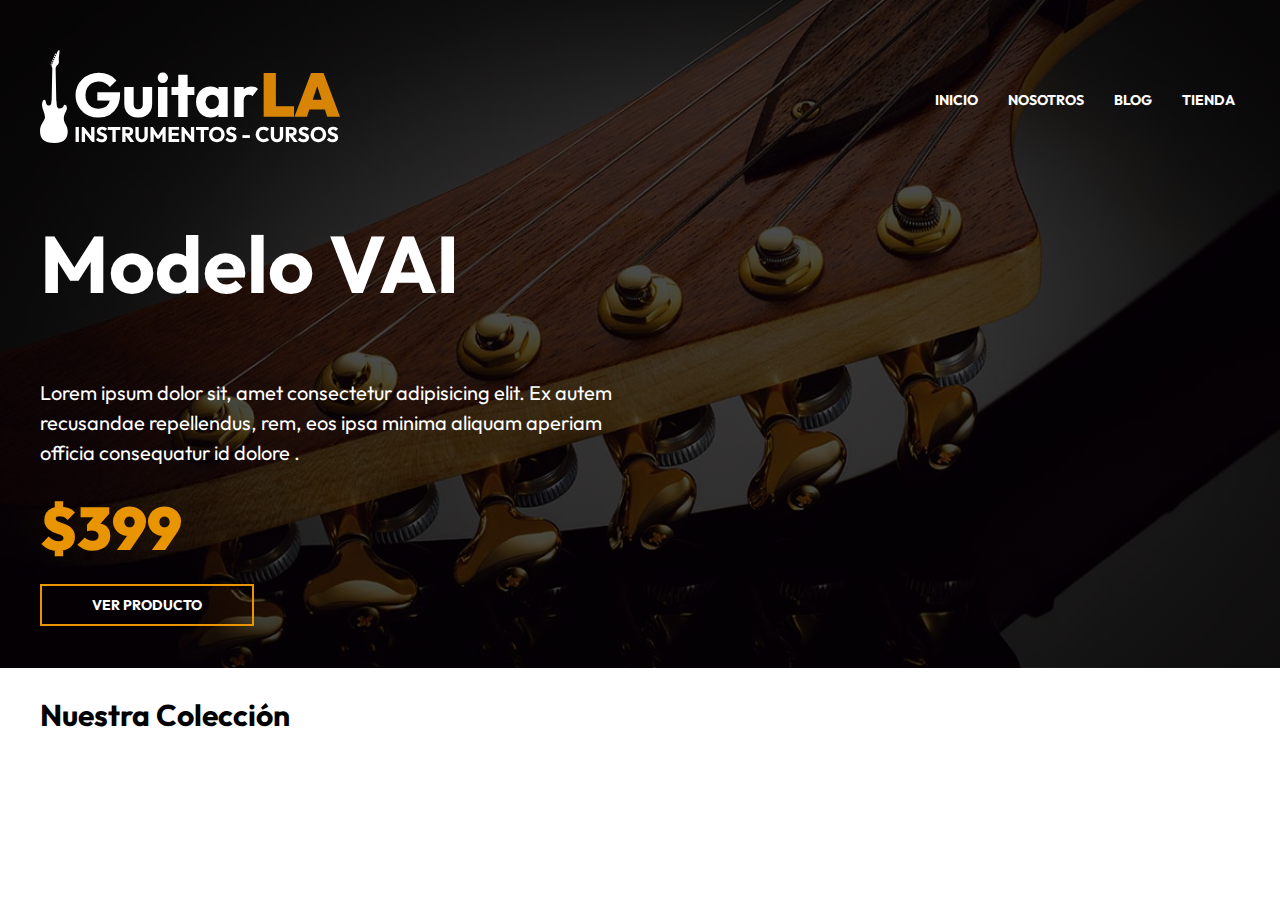
==== index.html @ c6f69edf "Nuevo ejercicio header" ====
<!DOCTYPE html>
<html lang="en">
<head>
    <meta charset="UTF-8">
    <meta http-equiv="X-UA-Compatible" content="IE=edge">
    <meta name="viewport" content="width=device-width, initial-scale=1.0">
    <title>GuitarLA</title>
    <link rel="stylesheet" href="css/normalize.css">
    <link rel="preconnect" href="https://fonts.googleapis.com">
    <link rel="preconnect" href="https://fonts.gstatic.com" crossorigin>
    <link href="https://fonts.googleapis.com/css2?family=Outfit:wght@400;700;900&display=swap" rel="stylesheet"> 
    <link rel="stylesheet" href="css/app.css">
</head>
<body>

    <!--Header-->

    <header class="header">
        <div class="header__contenedor">
            <div class="header__barra">
                <a href="/">

                  <img src="img/logo.svg" alt="imagen logo" class="header__logo">
                </a>

                <nav class="navegacion">
                   <a class="navegacion__enlace" href="index.html">Inicio</a>
                   <a class="navegacion__enlace" href="nosotros.html">Nosotros</a>
                   <a class="navegacion__enlace" href="blog.html">Blog</a>
                   <a class="navegacion__enlace" href="tienda.html">Tienda</a>

                </nav>
            </div> <!--.header-barra-->

            <div class="modelo">
                <h1 class="modelo__nombre">Modelo VAI</h1>
                <p class="modelo__descripcion">Lorem ipsum dolor sit, amet consectetur adipisicing elit. Ex autem recusandae repellendus, rem, eos ipsa minima aliquam aperiam officia consequatur id dolore .</p>
                <p class="modelo__precio">$399</p>
                <a href="producto.html" class="modelo__enlace">Ver Producto</a>
            </div>
        </div>

        <img src="img/header_guitarra.png" alt="imagen header guitarra" class="header__guitarra">
    </header>

    <!--Listado de Productos-->

    <main class="productos productos__contenedor">
        <h2 class="productos__heading">Nuestra Colección</h2>
    </main>
</body>
</html>
---- css/app.css ----
:root {
    --primary: #e99401;
    --negro: #262626;
    --blanco: #FFF;
    --fuente-principal: 'Outfit', sans-serif;
}
html {
    font-size: 62.5%;
    box-sizing: border-box;
}
*, *:before, *:after {
    box-sizing: inherit;
}
body {
    font-size: 2rem;
    font-family: var(--fuente-principal);
    line-height: 1.5;
}
img {
    max-width: 100%;
}


[class$="__contenedor"] {
   max-width: 120rem;
   margin: 0 auto;
   width: 95%;
}

.header {
  background-image: linear-gradient(to right, rgb(0 0 0/ .7), rgb(0 0 0/ .7)), url(../img/header.jpg);
  background-size: cover;
  background-position: 50%;
  padding: 5rem 0;
  position: relative;
}

.header__guitarra {
    display: none;
}

@media (min-width: 992px) { 
    .header__guitarra {
        display: block;
        position: absolute;
        right: 0;
        bottom: 0;
        opacity: 0;

        /*animation-name:mostrarImagen; 
        animation-duration: 1s;
        animation-delay: 1s;
        animation-timing-function: ease-in-out;
        animation-iteration-count: 1;*/

        animation: 1s ease-in-out 0s 1 mostrarImagen;
       }
}

@keyframes mostrarImagen {
  0%{
     opacity: 0;
     transform: translateX(-10rem);
  }

  50% {
    opacity: 0;
  }

  100%{
     opacity: 1;
     transform: translateX(0rem);
  }
}

.header__barra {
  display: flex;
  flex-direction: column;
  align-items: center;
}

@media (min-width:768px) { 
    .header__barra {
        flex-direction: row;
        justify-content: space-between;
    }
}

.header__logo {
    width: 30rem;
}

.navegacion {
  display: flex;
  gap: 2rem;
  margin-top: 5rem;
  position: relative;
  z-index: 1;
}

@media (min-width: 768px) { 
    .navegacion {
        margin-top: 0;
    }
}

.navegacion__enlace {
    color: var(--blanco
    );
    text-decoration: none;
    text-transform: uppercase;
    padding: .5rem;
    font-size: 1.4rem;
    font-weight: 700;
    transition-property:  background-color;
    transition-duration: .3s;
}

.navegacion__enlace:hover {
    background-color: var(--primary);
}

.modelo {
  color: var(--blanco);
  margin-top: 5rem;
  text-align: center;
}

@media (min-width: 768px) { 
    .modelo {
        text-align: left;
        width: 50%;
    }
}

.modelo__nombre {
  font-size: 8rem;
}

.modelo__precio {
    font-size: 6rem;
    color: var(--primary);
    font-weight: 900;
    line-height: 0;
}

.modelo__enlace {
    margin-top: 2rem;
    text-decoration: none;
    padding: 1rem 5rem;
    border: 2px solid var(--primary);
    color: var(--blanco);
    text-transform: uppercase;
    font-weight: 700;
    font-size: 1.4rem;
    transition-property: background-color;
    transition-duration: .3s;
}

.modelo__enlace:hover {
    background-color: var(--primary);
}
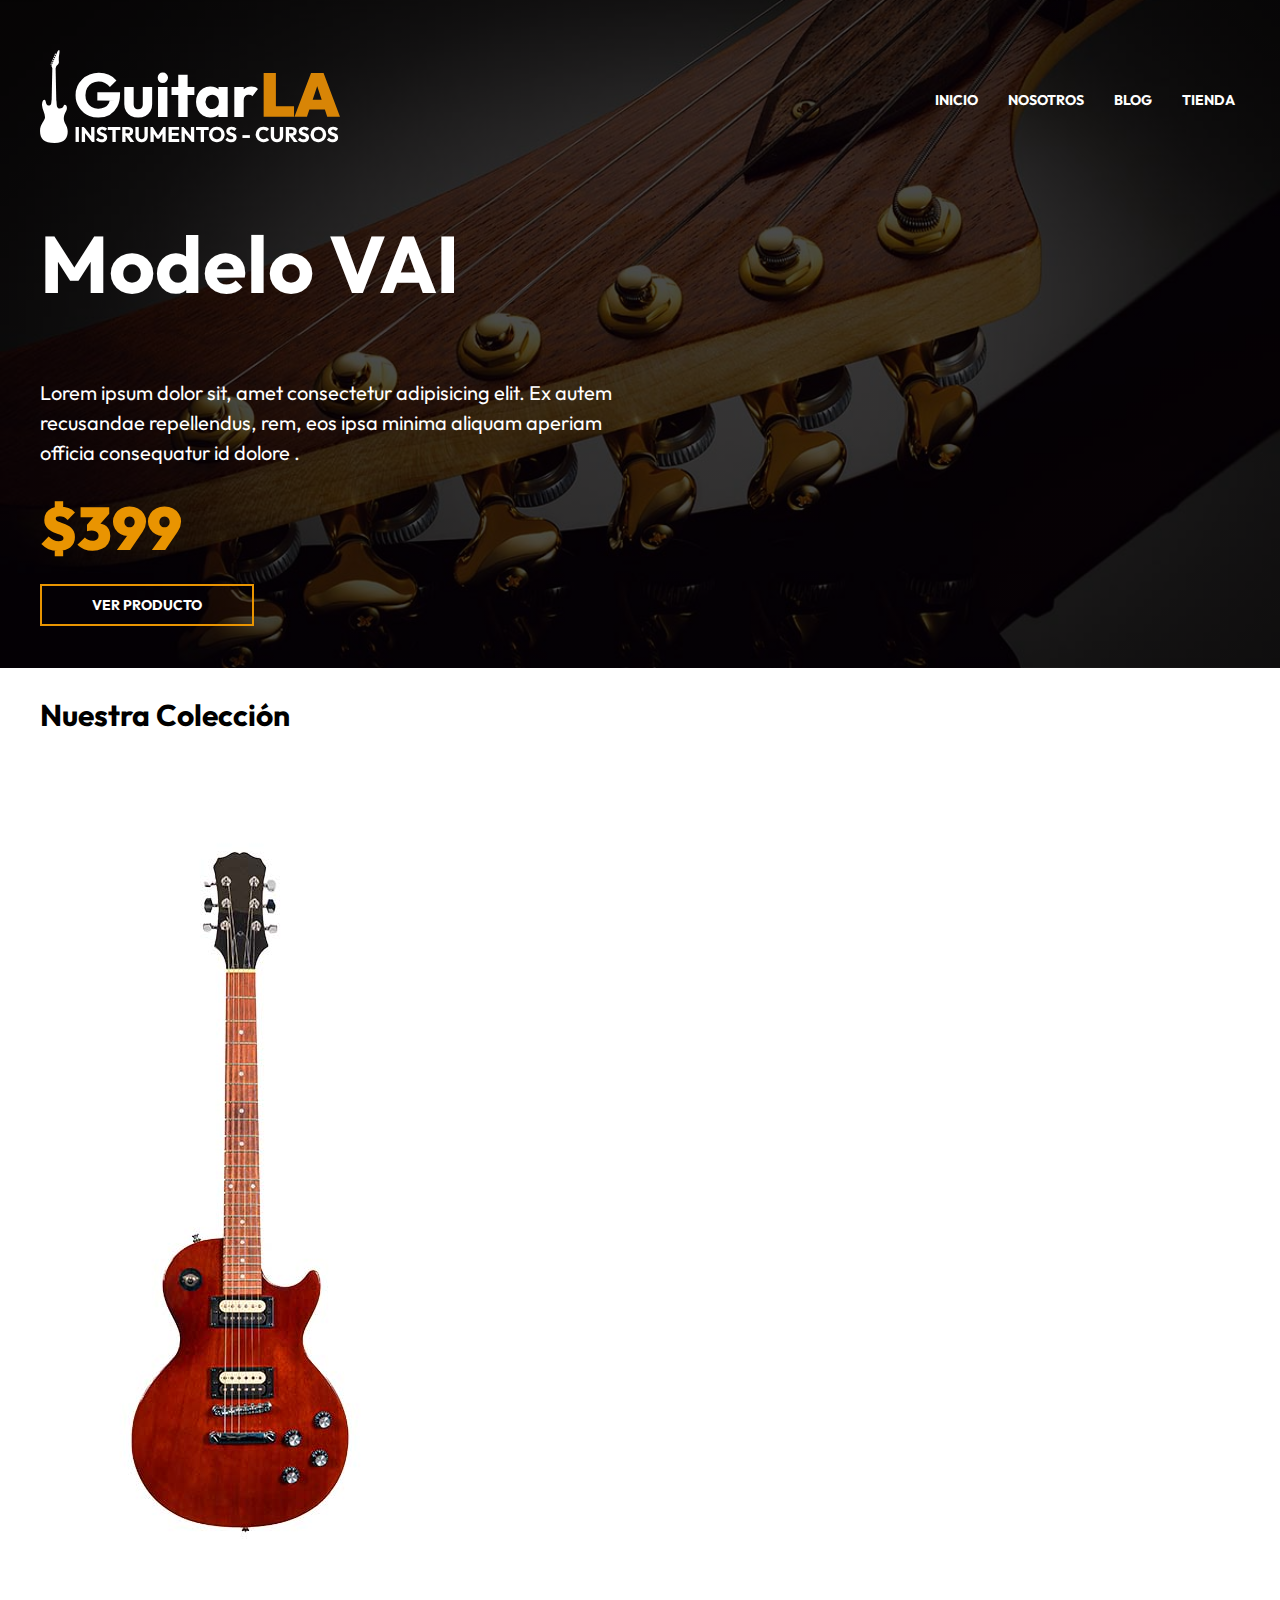
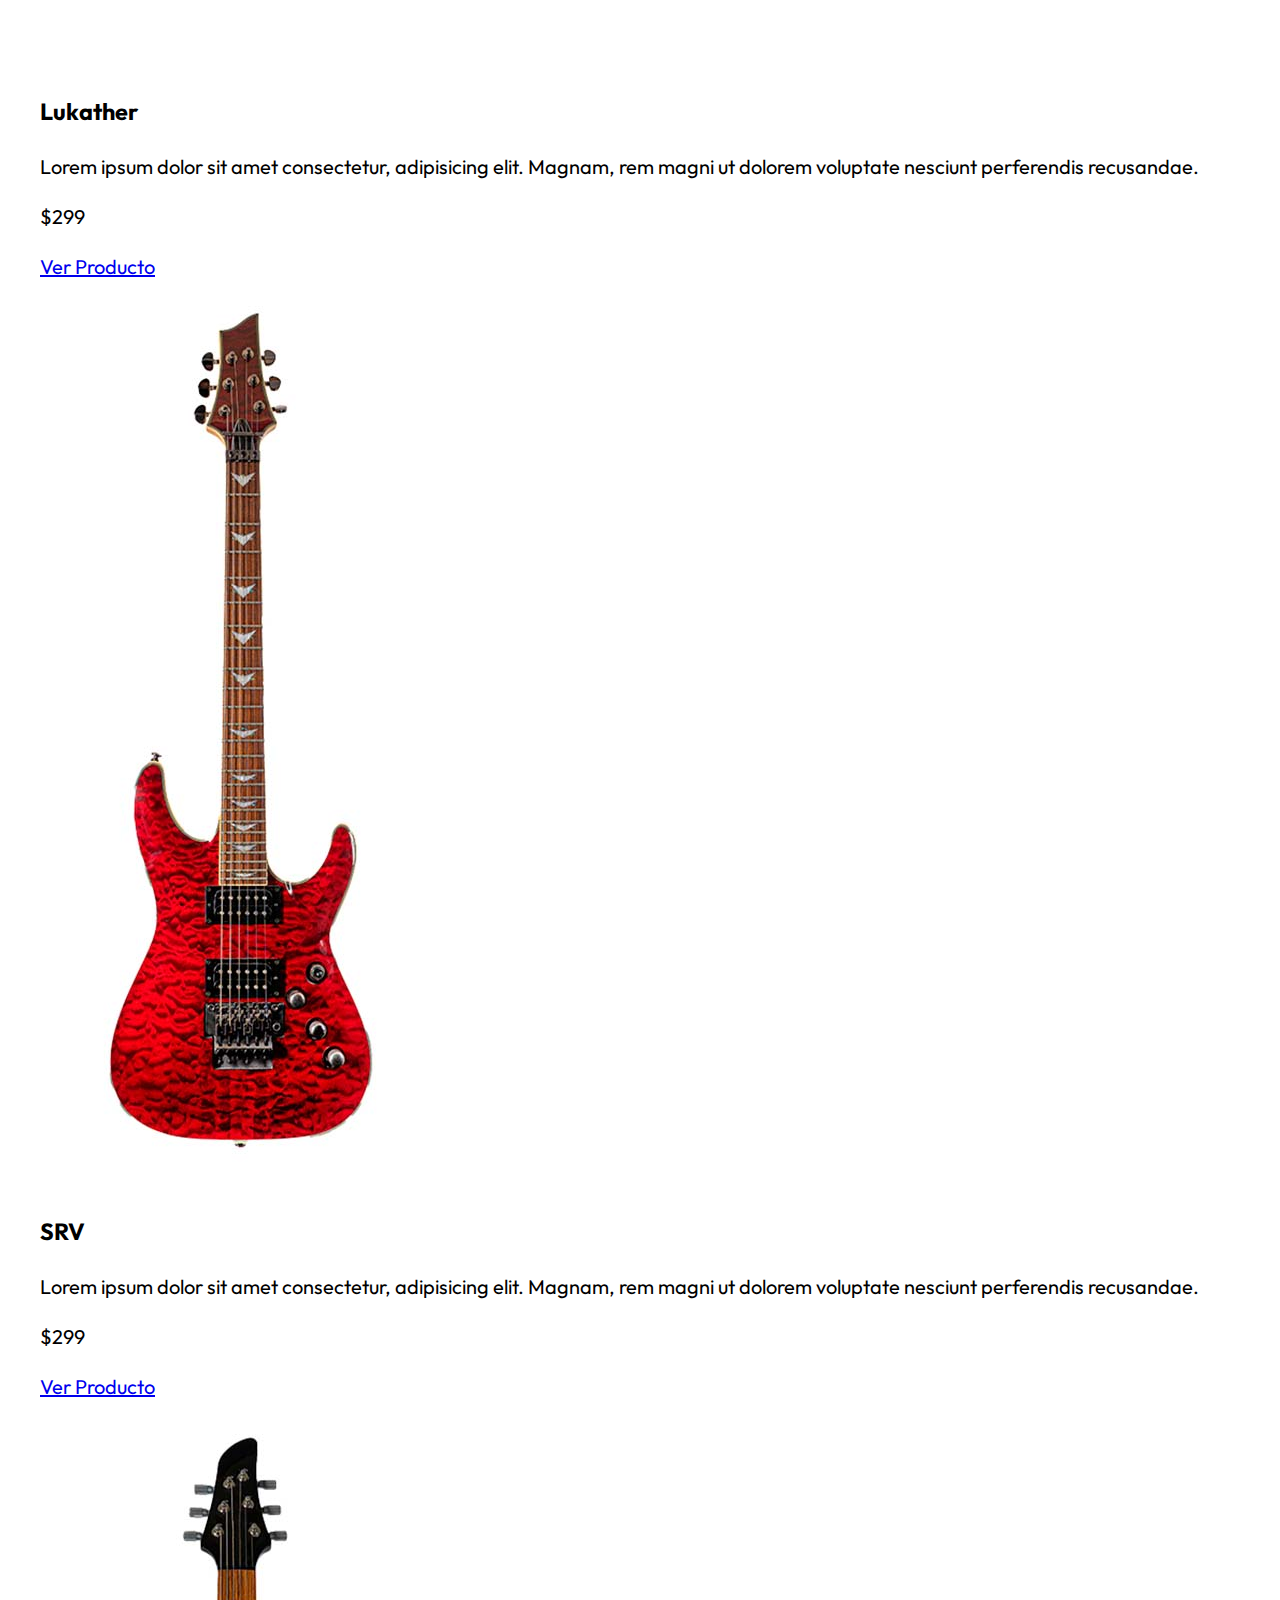
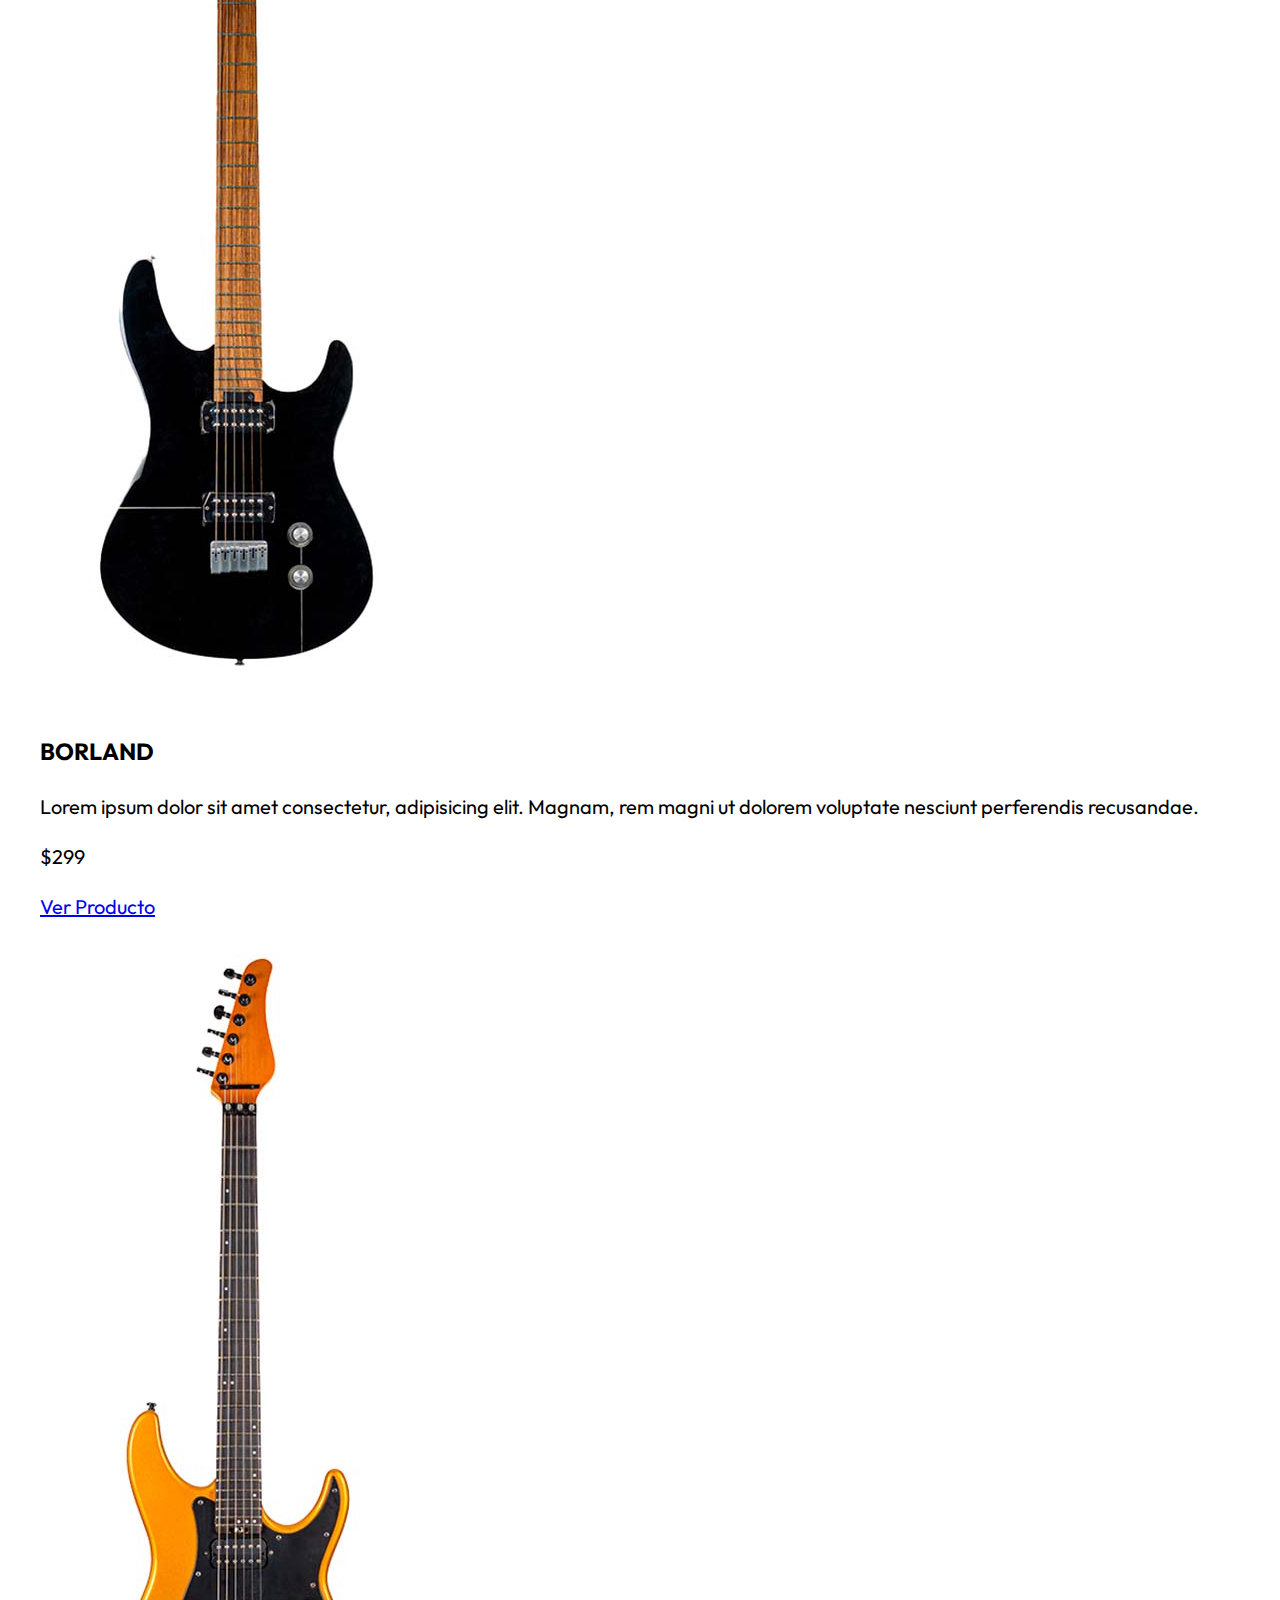
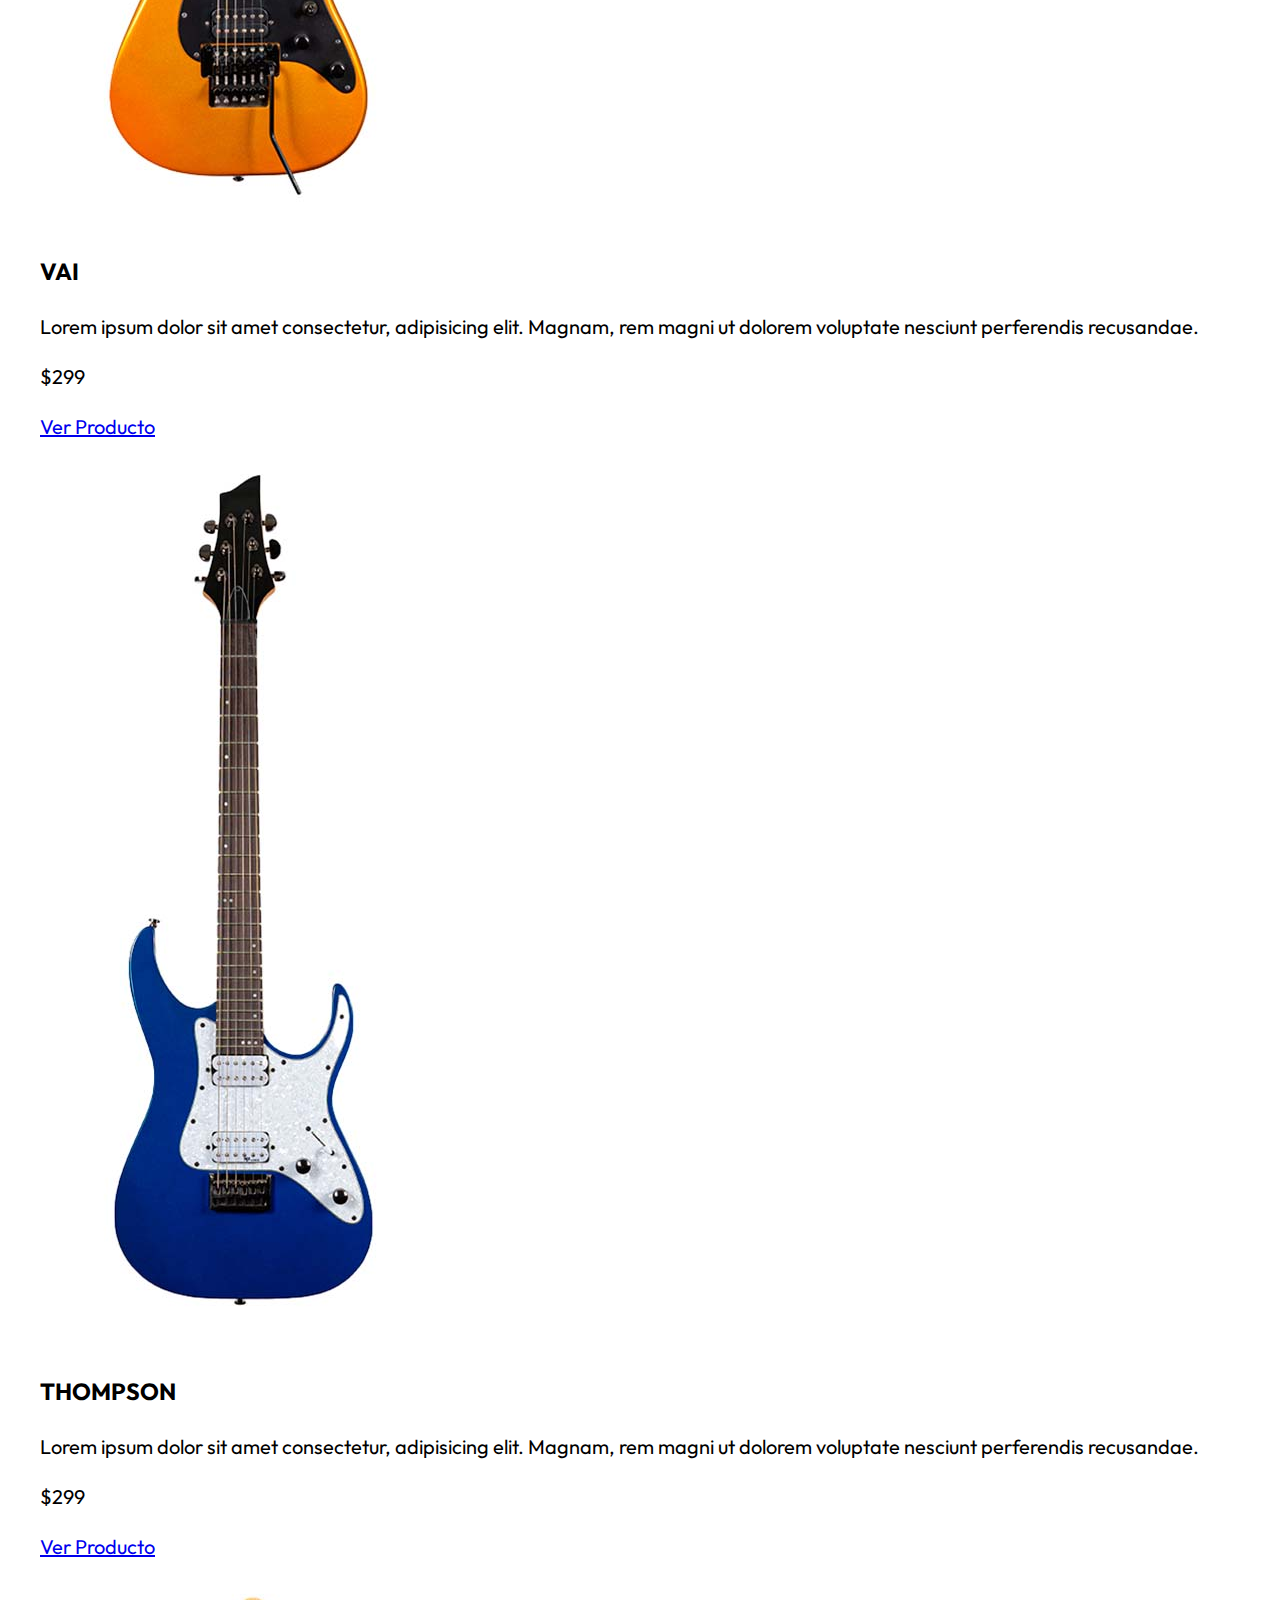
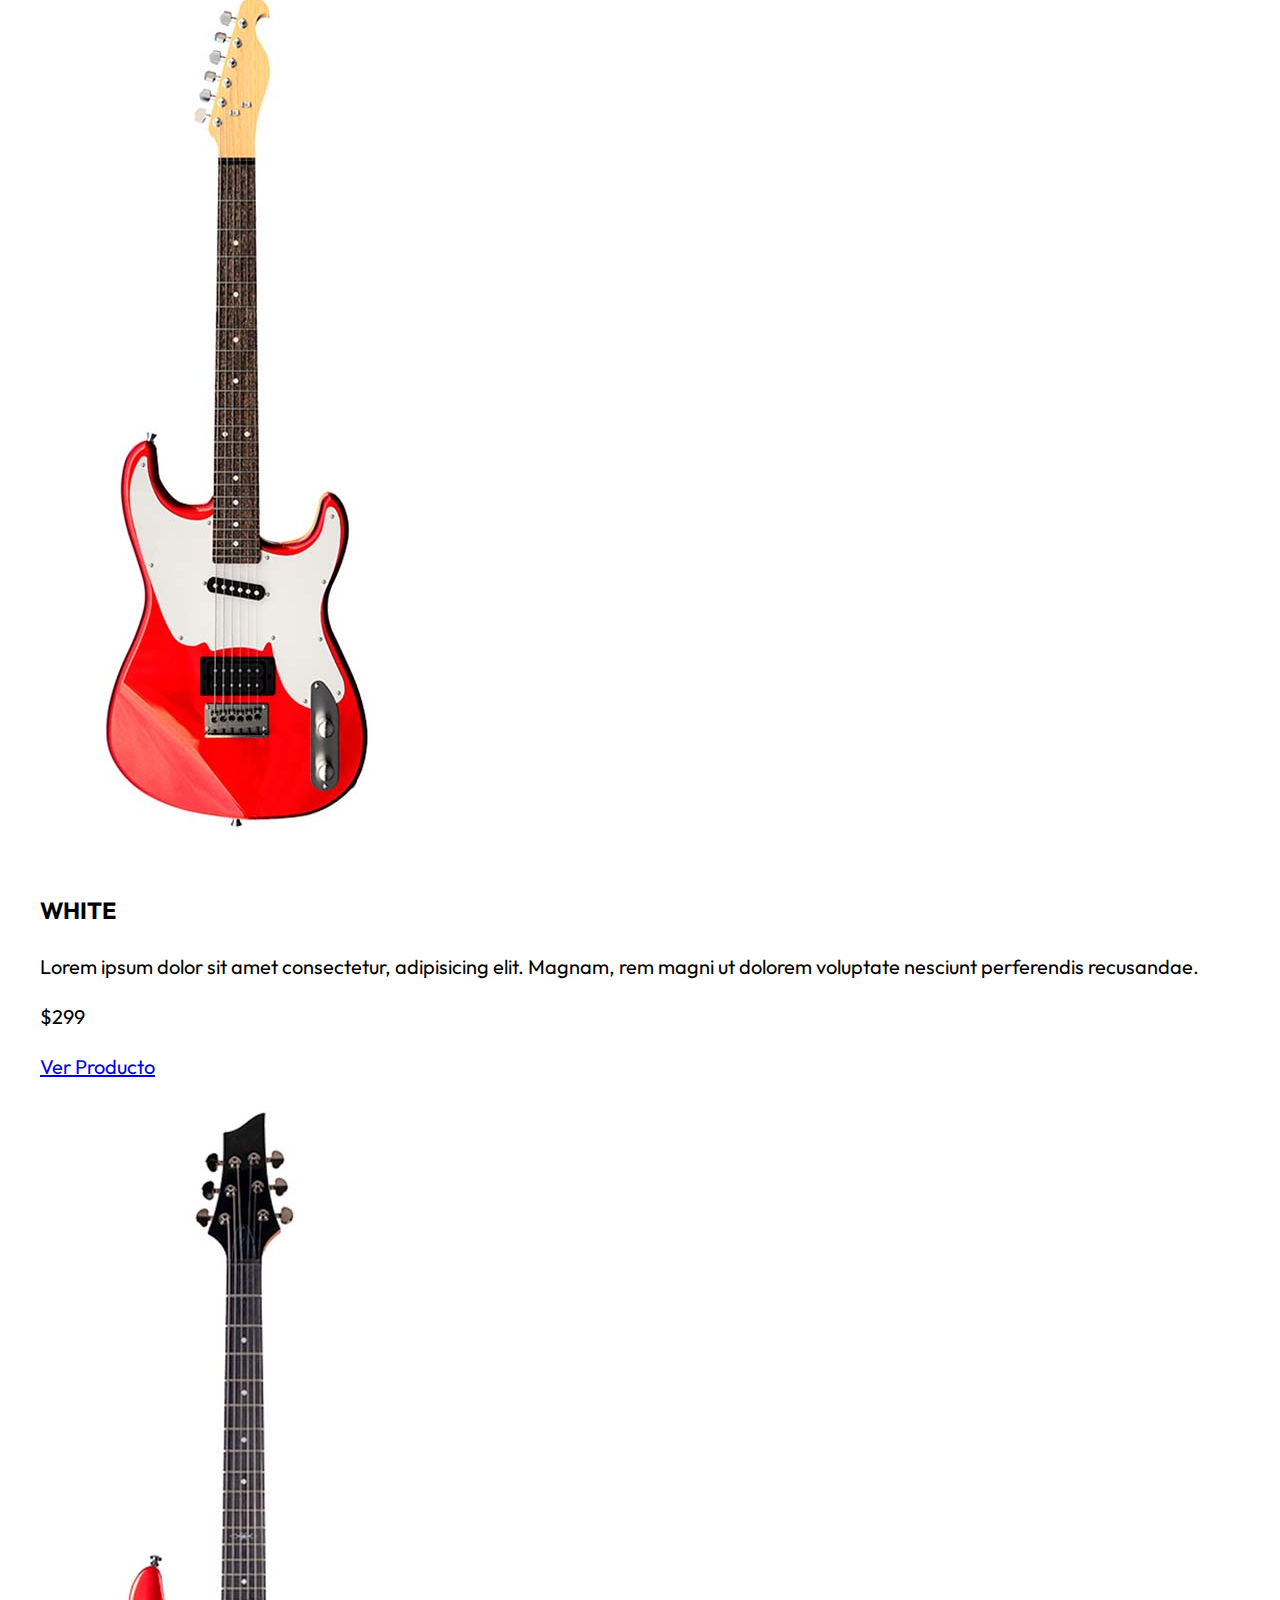
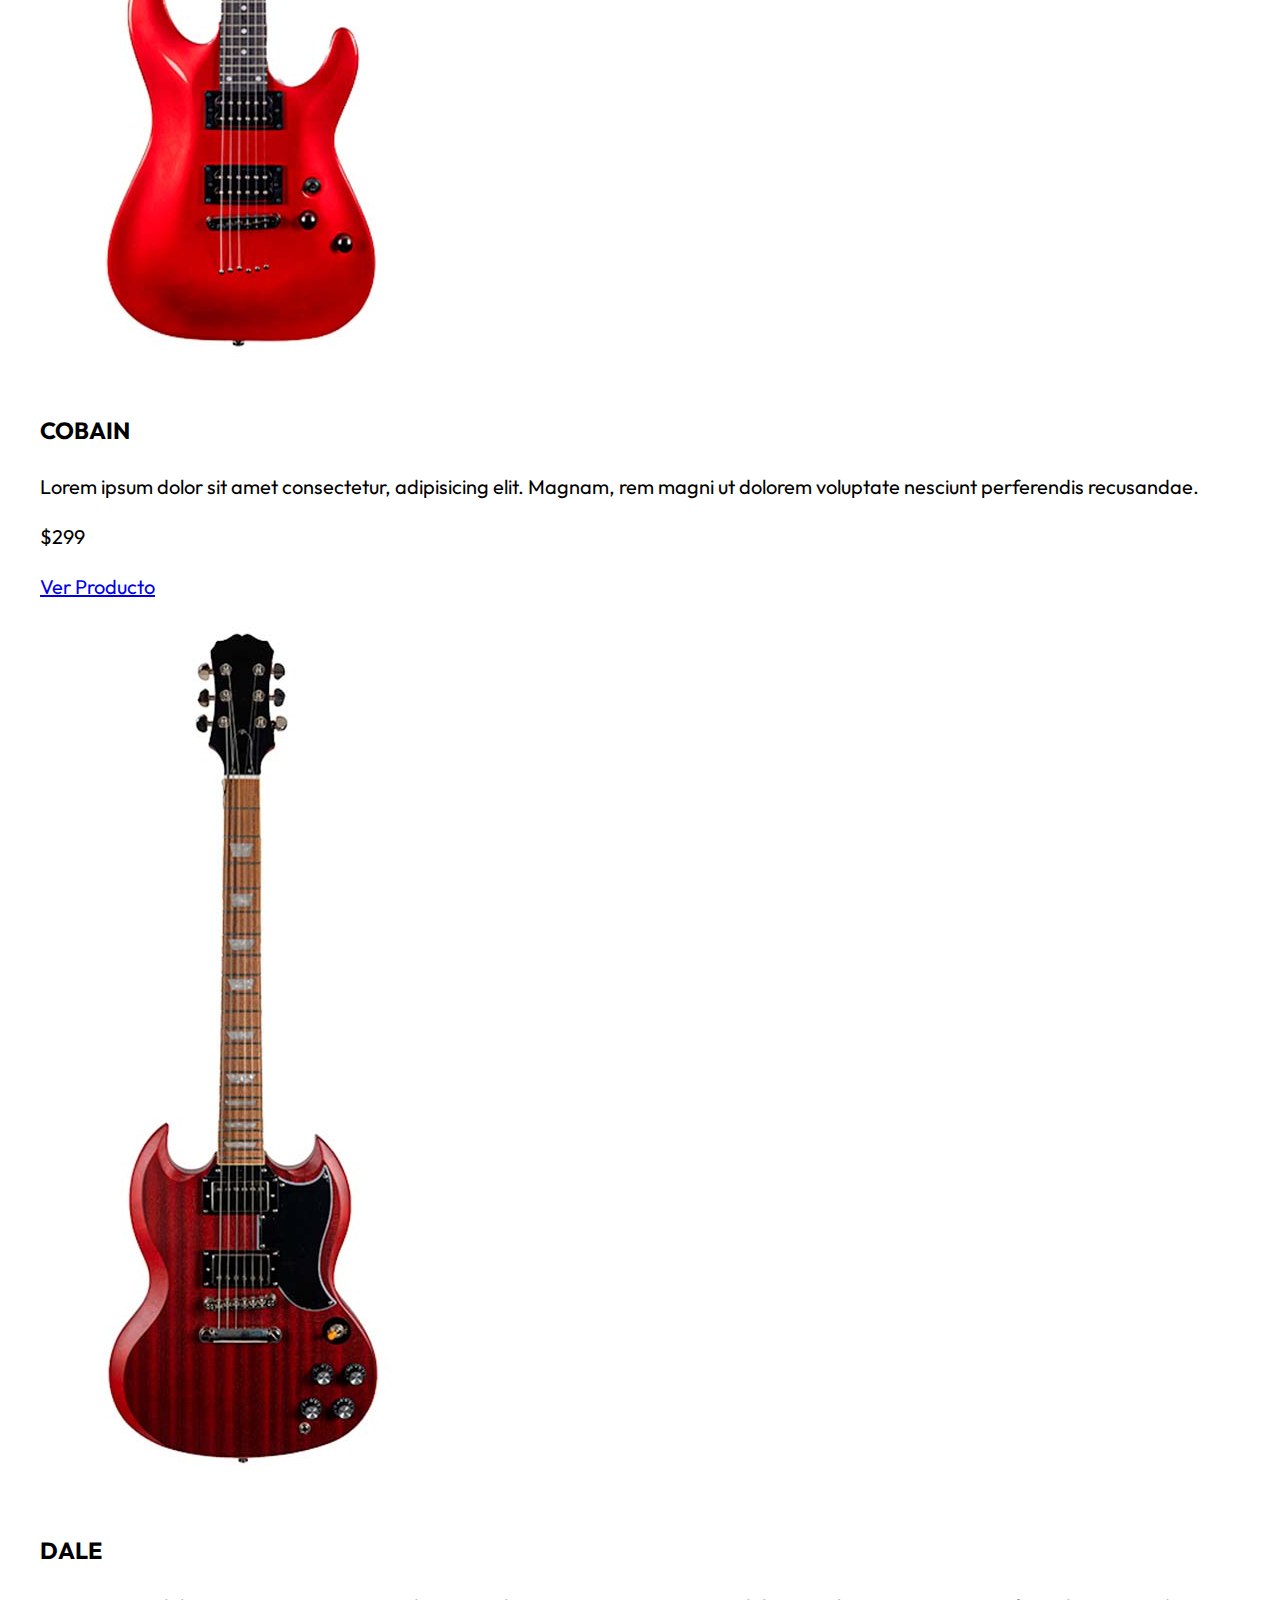
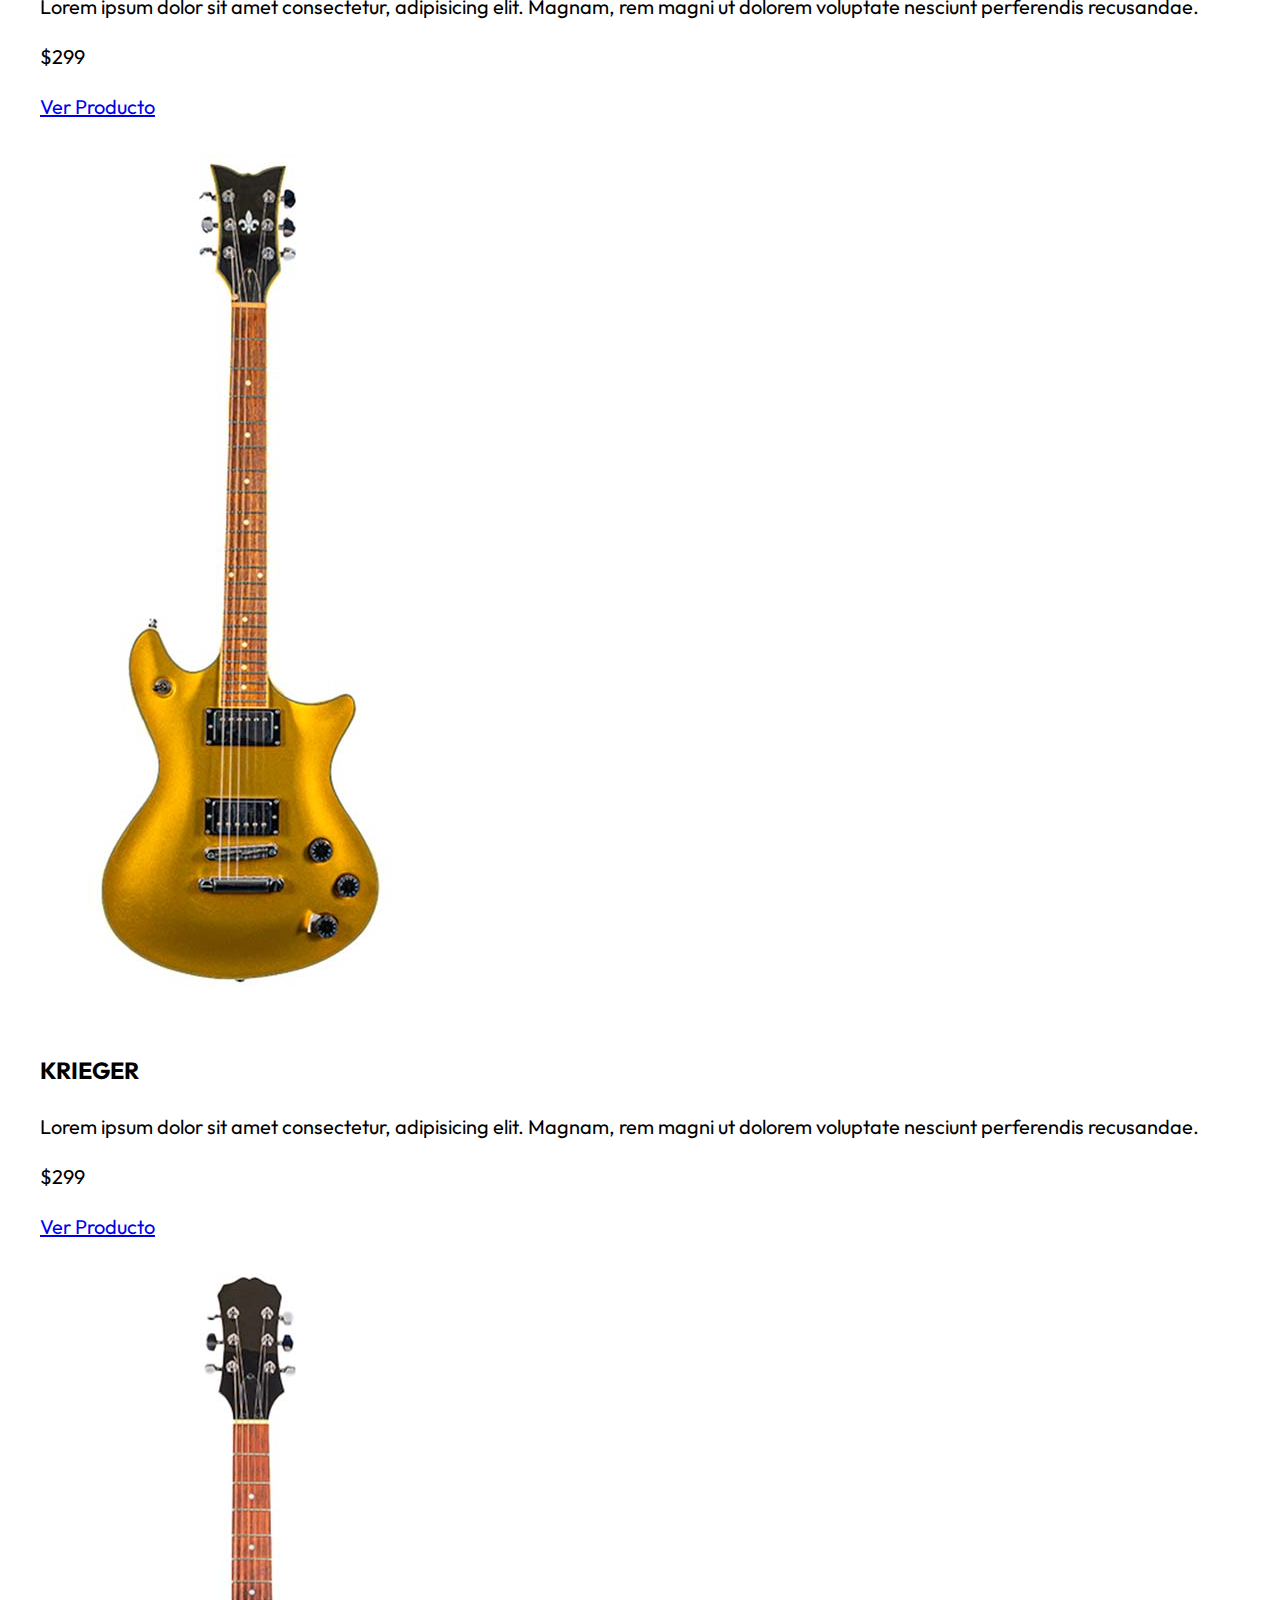
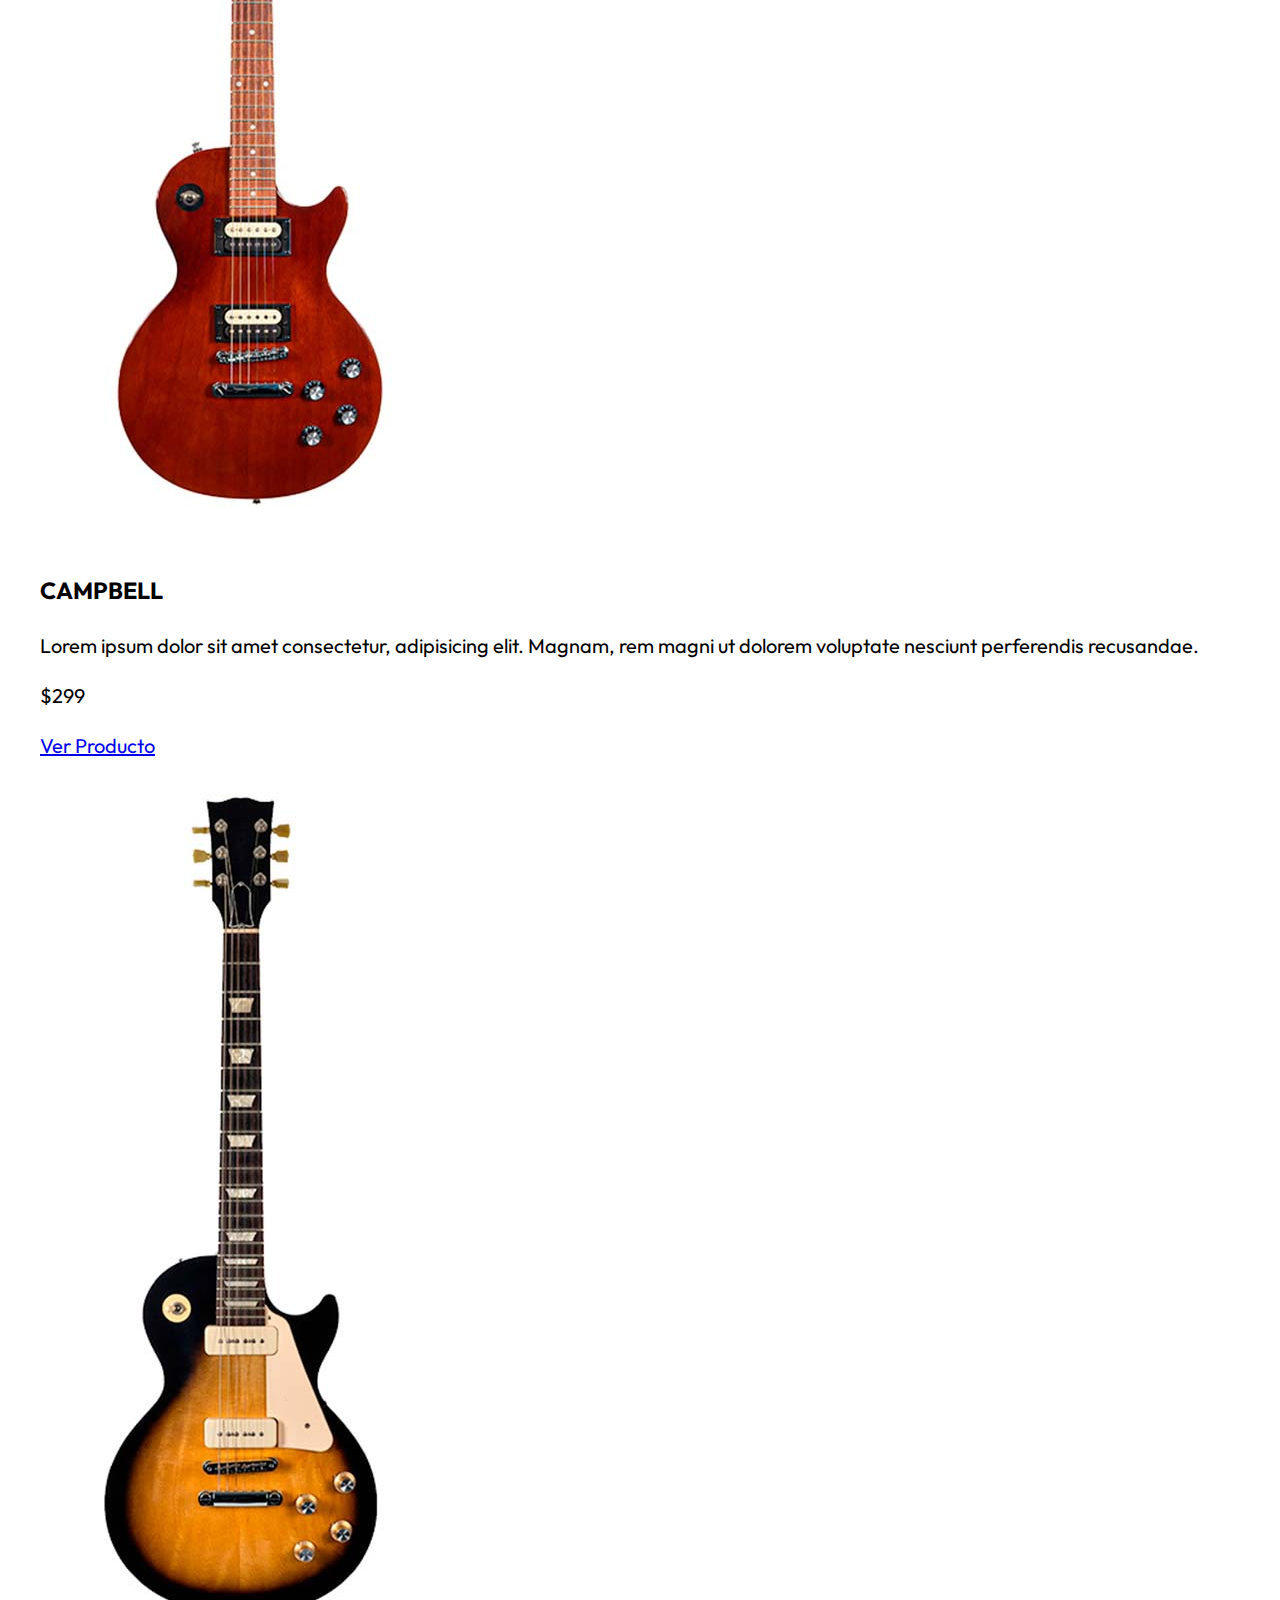
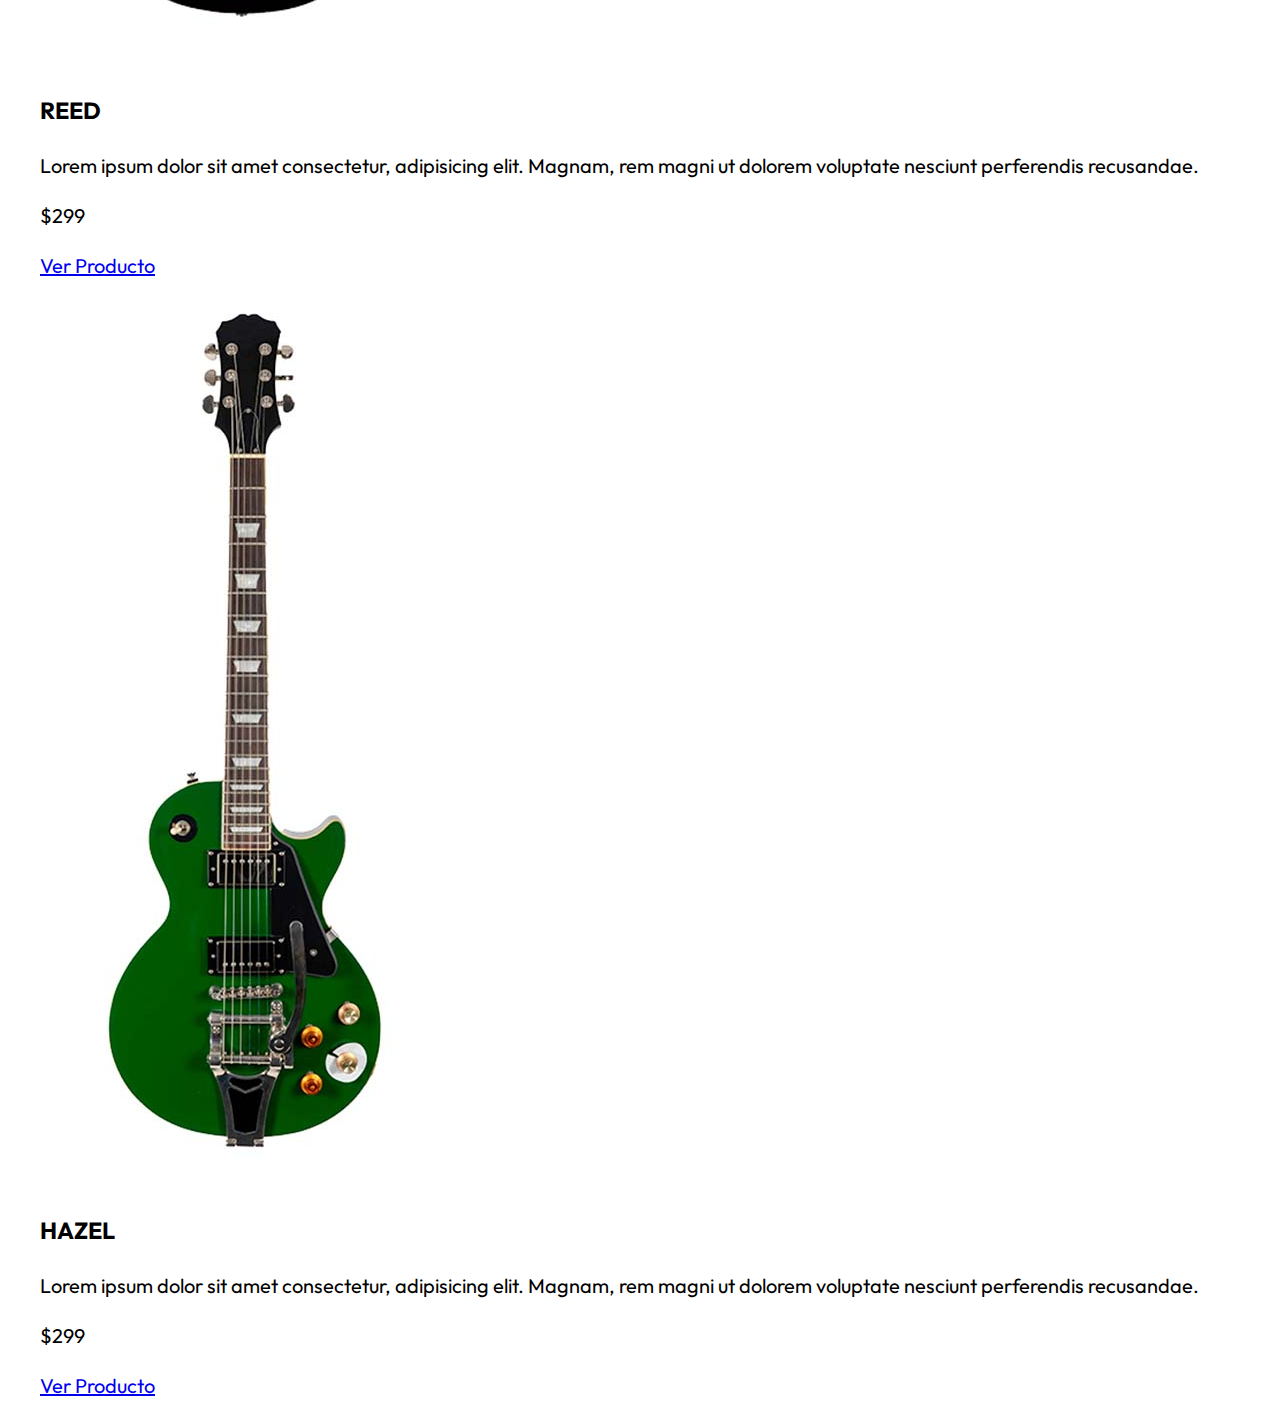
==== commit eb5335d1: "Creando seccion productos" ====
--- a/index.html
+++ b/index.html
@@ -47,6 +47,130 @@
 
     <main class="productos productos__contenedor">
         <h2 class="productos__heading">Nuestra Colección</h2>
+
+        <div class="productos__grid">
+
+            <div class="producto">
+                <img src="img/guitarra_01.jpg" alt="imagen guitarra" class="producto__imagen">
+                <div class="producto__contenido">
+                    <h3 class="producto__nombre">Lukather</h3>
+                    <p class="producto__descripcion">Lorem ipsum dolor sit amet consectetur, adipisicing elit. Magnam, rem magni ut dolorem voluptate nesciunt perferendis recusandae. </p>
+                    <p class="producto__precio">$299</p>
+                    <a href="producto.html" class="producto__enlace">Ver Producto</a>
+                </div>
+            </div><!--./producto-->
+
+            <div class="producto">
+                <img src="img/guitarra_02.jpg" alt="imagen guitarra" class="producto__imagen">
+                <div class="producto__contenido">
+                    <h3 class="producto__nombre">SRV</h3>
+                    <p class="producto__descripcion">Lorem ipsum dolor sit amet consectetur, adipisicing elit. Magnam, rem magni ut dolorem voluptate nesciunt perferendis recusandae. </p>
+                    <p class="producto__precio">$299</p>
+                    <a href="producto.html" class="producto__enlace">Ver Producto</a>
+                </div>
+            </div><!--./producto-->
+
+            <div class="producto">
+                <img src="img/guitarra_03.jpg" alt="imagen guitarra" class="producto__imagen">
+                <div class="producto__contenido">
+                    <h3 class="producto__nombre">BORLAND</h3>
+                    <p class="producto__descripcion">Lorem ipsum dolor sit amet consectetur, adipisicing elit. Magnam, rem magni ut dolorem voluptate nesciunt perferendis recusandae. </p>
+                    <p class="producto__precio">$299</p>
+                    <a href="producto.html" class="producto__enlace">Ver Producto</a>
+                </div>
+            </div><!--./producto-->
+
+            <div class="producto">
+                <img src="img/guitarra_04.jpg" alt="imagen guitarra" class="producto__imagen">
+                <div class="producto__contenido">
+                    <h3 class="producto__nombre">VAI</h3>
+                    <p class="producto__descripcion">Lorem ipsum dolor sit amet consectetur, adipisicing elit. Magnam, rem magni ut dolorem voluptate nesciunt perferendis recusandae. </p>
+                    <p class="producto__precio">$299</p>
+                    <a href="producto.html" class="producto__enlace">Ver Producto</a>
+                </div>
+            </div><!--./producto-->
+
+            <div class="producto">
+                <img src="img/guitarra_05.jpg" alt="imagen guitarra" class="producto__imagen">
+                <div class="producto__contenido">
+                    <h3 class="producto__nombre">THOMPSON</h3>
+                    <p class="producto__descripcion">Lorem ipsum dolor sit amet consectetur, adipisicing elit. Magnam, rem magni ut dolorem voluptate nesciunt perferendis recusandae. </p>
+                    <p class="producto__precio">$299</p>
+                    <a href="producto.html" class="producto__enlace">Ver Producto</a>
+                </div>
+            </div><!--./producto-->
+
+            <div class="producto">
+                <img src="img/guitarra_06.jpg" alt="imagen guitarra" class="producto__imagen">
+                <div class="producto__contenido">
+                    <h3 class="producto__nombre">WHITE</h3>
+                    <p class="producto__descripcion">Lorem ipsum dolor sit amet consectetur, adipisicing elit. Magnam, rem magni ut dolorem voluptate nesciunt perferendis recusandae. </p>
+                    <p class="producto__precio">$299</p>
+                    <a href="producto.html" class="producto__enlace">Ver Producto</a>
+                </div>
+            </div><!--./producto-->
+
+            <div class="producto">
+                <img src="img/guitarra_07.jpg" alt="imagen guitarra" class="producto__imagen">
+                <div class="producto__contenido">
+                    <h3 class="producto__nombre">COBAIN</h3>
+                    <p class="producto__descripcion">Lorem ipsum dolor sit amet consectetur, adipisicing elit. Magnam, rem magni ut dolorem voluptate nesciunt perferendis recusandae. </p>
+                    <p class="producto__precio">$299</p>
+                    <a href="producto.html" class="producto__enlace">Ver Producto</a>
+                </div>
+            </div><!--./producto-->
+
+            <div class="producto">
+                <img src="img/guitarra_08.jpg" alt="imagen guitarra" class="producto__imagen">
+                <div class="producto__contenido">
+                    <h3 class="producto__nombre">DALE</h3>
+                    <p class="producto__descripcion">Lorem ipsum dolor sit amet consectetur, adipisicing elit. Magnam, rem magni ut dolorem voluptate nesciunt perferendis recusandae. </p>
+                    <p class="producto__precio">$299</p>
+                    <a href="producto.html" class="producto__enlace">Ver Producto</a>
+                </div>
+            </div><!--./producto-->
+
+            <div class="producto">
+                <img src="img/guitarra_09.jpg" alt="imagen guitarra" class="producto__imagen">
+                <div class="producto__contenido">
+                    <h3 class="producto__nombre">KRIEGER</h3>
+                    <p class="producto__descripcion">Lorem ipsum dolor sit amet consectetur, adipisicing elit. Magnam, rem magni ut dolorem voluptate nesciunt perferendis recusandae. </p>
+                    <p class="producto__precio">$299</p>
+                    <a href="producto.html" class="producto__enlace">Ver Producto</a>
+                </div>
+            </div><!--./producto-->
+
+            <div class="producto">
+                <img src="img/guitarra_10.jpg" alt="imagen guitarra" class="producto__imagen">
+                <div class="producto__contenido">
+                    <h3 class="producto__nombre">CAMPBELL</h3>
+                    <p class="producto__descripcion">Lorem ipsum dolor sit amet consectetur, adipisicing elit. Magnam, rem magni ut dolorem voluptate nesciunt perferendis recusandae. </p>
+                    <p class="producto__precio">$299</p>
+                    <a href="producto.html" class="producto__enlace">Ver Producto</a>
+                </div>
+            </div><!--./producto-->
+
+            <div class="producto">
+                <img src="img/guitarra_11.jpg" alt="imagen guitarra" class="producto__imagen">
+                <div class="producto__contenido">
+                    <h3 class="producto__nombre">REED</h3>
+                    <p class="producto__descripcion">Lorem ipsum dolor sit amet consectetur, adipisicing elit. Magnam, rem magni ut dolorem voluptate nesciunt perferendis recusandae. </p>
+                    <p class="producto__precio">$299</p>
+                    <a href="producto.html" class="producto__enlace">Ver Producto</a>
+                </div>
+            </div><!--./producto-->
+
+            <div class="producto">
+                <img src="img/guitarra_12.jpg" alt="imagen guitarra" class="producto__imagen">
+                <div class="producto__contenido">
+                    <h3 class="producto__nombre">HAZEL</h3>
+                    <p class="producto__descripcion">Lorem ipsum dolor sit amet consectetur, adipisicing elit. Magnam, rem magni ut dolorem voluptate nesciunt perferendis recusandae. </p>
+                    <p class="producto__precio">$299</p>
+                    <a href="producto.html" class="producto__enlace">Ver Producto</a>
+                </div>
+            </div><!--./producto-->
+
+        </div><!--./producto__grid-->
     </main>
 </body>
 </html>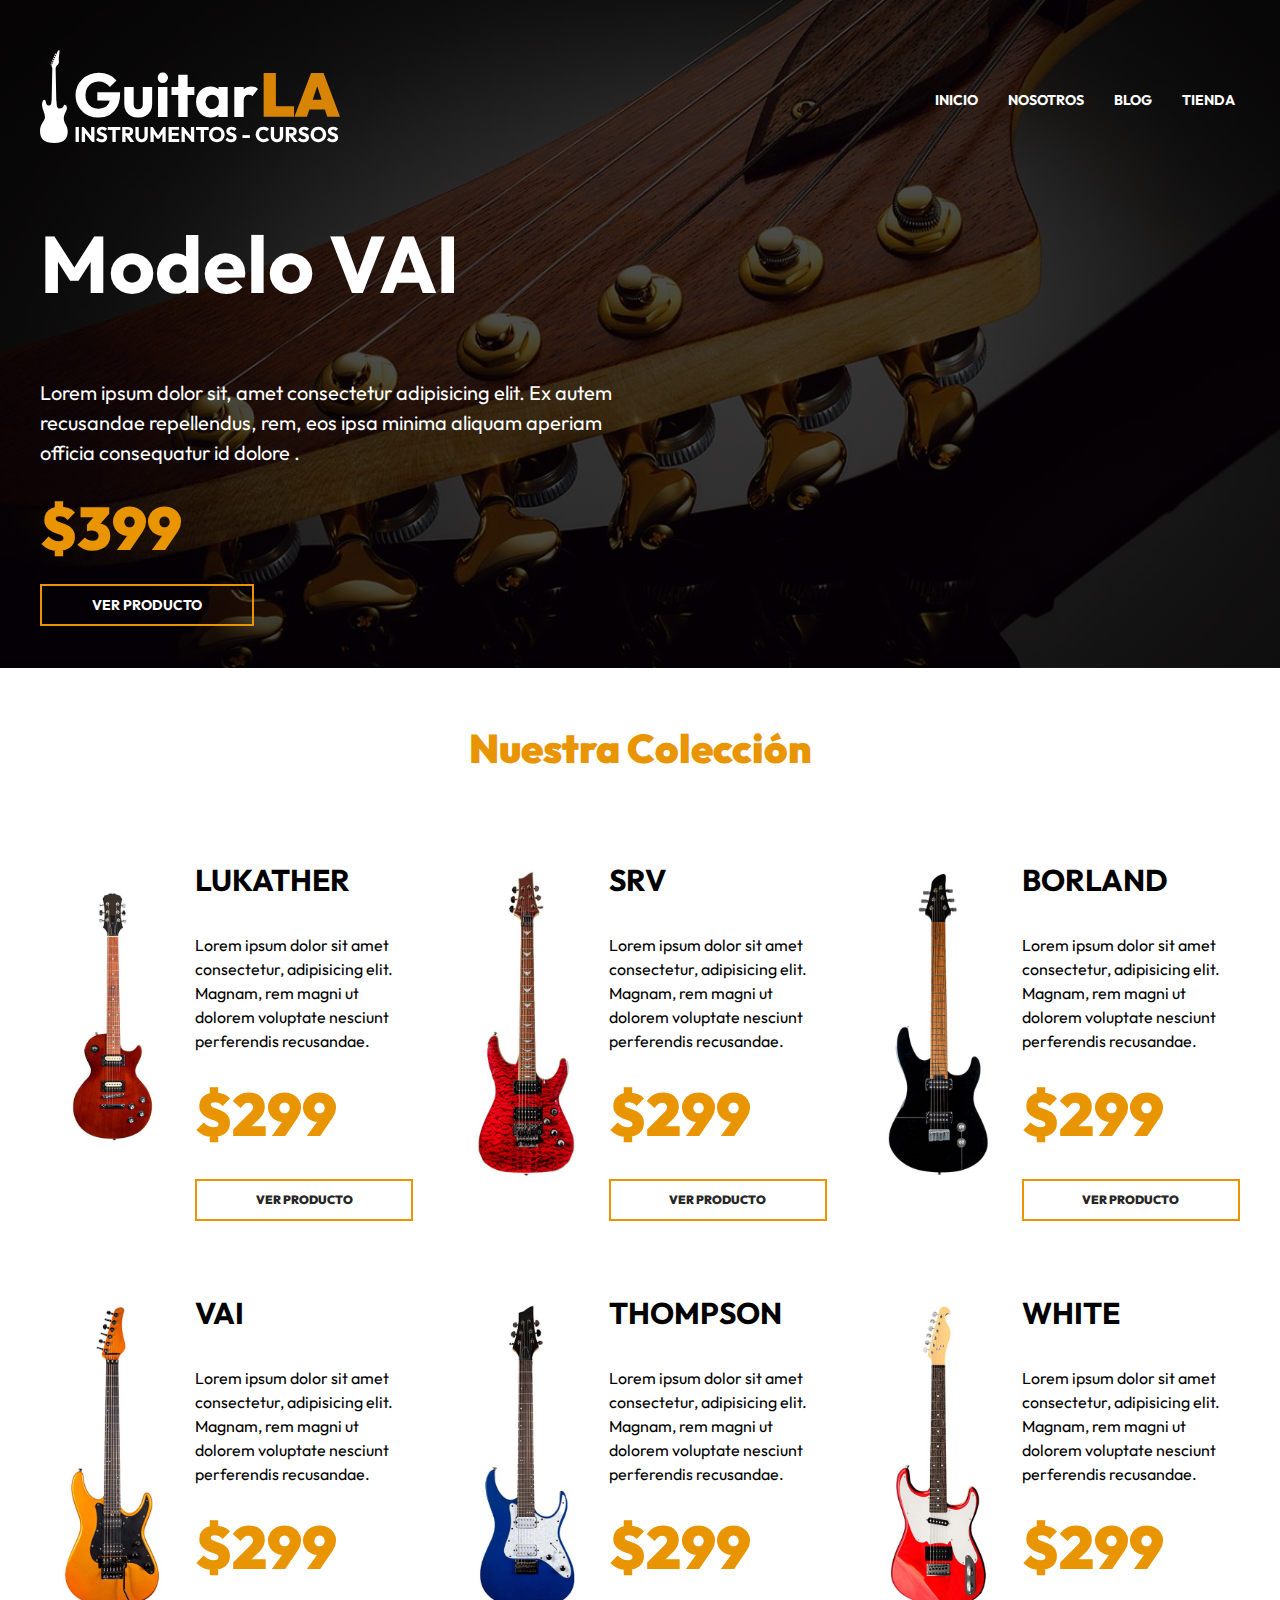
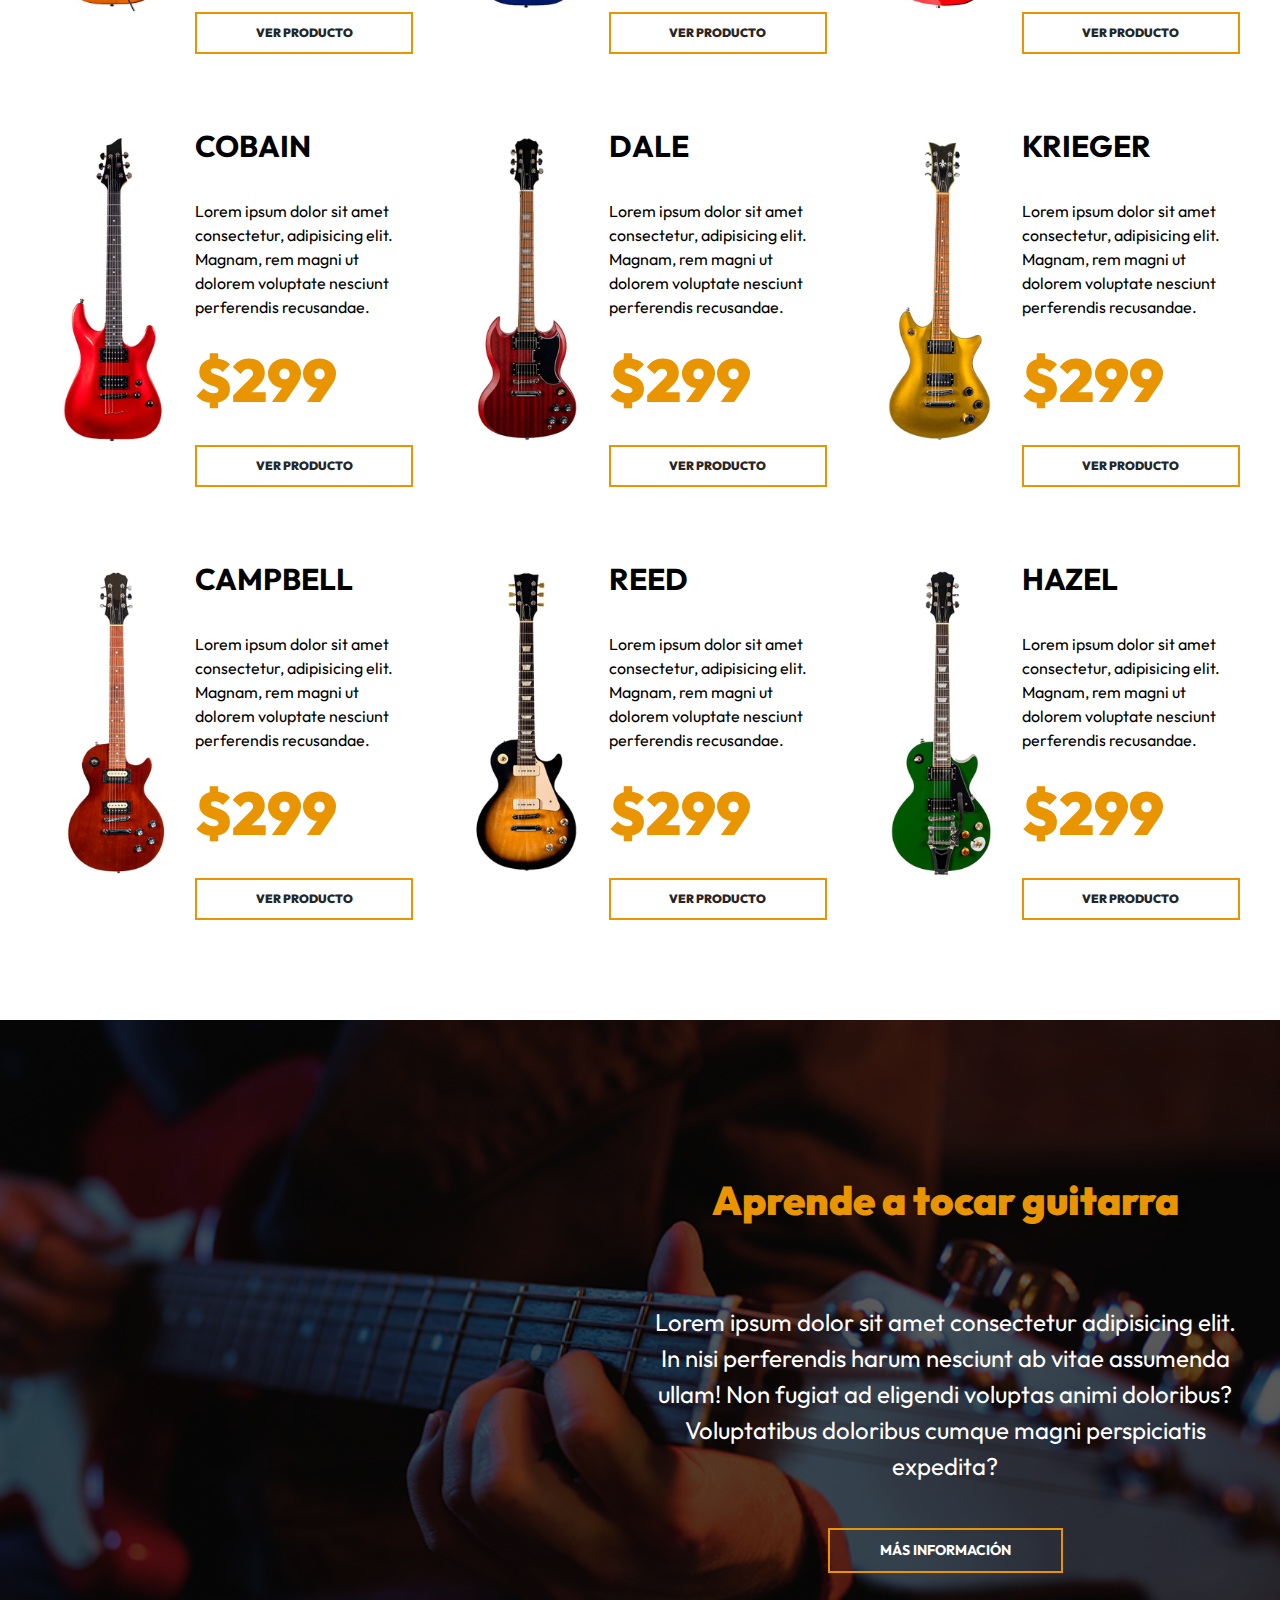
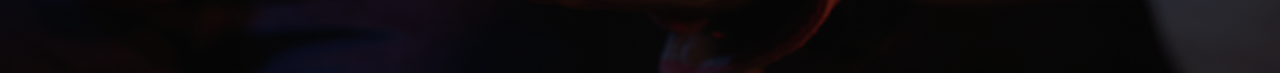
==== commit 0d3891c6: "Añadiendo productos y cursos" ====
--- a/index.html
+++ b/index.html
@@ -172,5 +172,17 @@
 
         </div><!--./producto__grid-->
     </main>
+
+    <!--Seccion cursos-->
+
+    <section class="cursos">
+        <div class="cursos__contenedor cursos__grid">
+            <div class="cursos__contenido">
+                <h2 class="cursos__heading">Aprende a tocar guitarra</h2>
+                <p class="cursos__texto">Lorem ipsum dolor sit amet consectetur adipisicing elit. In nisi perferendis harum nesciunt ab vitae assumenda ullam! Non fugiat ad eligendi voluptas animi doloribus? Voluptatibus doloribus cumque magni perspiciatis expedita?</p>
+                <a href="#" class="cursos__enlace">Más Información</a>
+            </div>
+        </div>
+    </section>
 </body>
 </html>--- a/css/app.css
+++ b/css/app.css
@@ -21,11 +21,19 @@
 }
 
 
-[class$="__contenedor"] {
+[class*="__contenedor"] {
    max-width: 120rem;
    margin: 0 auto;
    width: 95%;
 }
+
+[class*="__heading"] {
+   font-size: 4rem;
+   text-align: center;
+   font-weight: 900;
+   color: var(--primary);
+   margin: 5rem 0;
+ }
 
 .header {
   background-image: linear-gradient(to right, rgb(0 0 0/ .7), rgb(0 0 0/ .7)), url(../img/header.jpg);
@@ -161,4 +169,120 @@
     background-color: var(--primary);
 }
 
-
+.productos__grid {
+  display: grid;
+  gap: 4rem;
+
+}
+
+@media (min-width: 768px) { 
+    .productos__grid {
+       grid-template-columns: repeat(2, 1fr);
+      }
+}
+
+@media (min-width: 1200px) { 
+    .productos__grid {
+        grid-template-columns: repeat(3, 1fr);
+       }
+}
+
+.producto {
+    display: grid;
+    grid-template-columns: 2fr 3fr;
+    column-gap: 1rem;
+    align-items: center;
+}
+
+.producto__nombre {
+   font-size: 3rem;
+   text-transform: uppercase;
+}
+
+.producto__descripcion {
+    font-size: 1.6rem;
+}
+
+.producto__precio {
+    color: var(--primary);
+    font-size: 6rem;
+    font-weight: 900;
+    margin: 0;
+}
+
+.producto__enlace {
+    margin-top: 2rem;
+    display: block;
+    text-decoration: none;
+    color: var(--negro);
+    padding: 1rem 5rem;
+    border: 2px solid var(--primary);
+    text-align: center;
+    font-size: 1.2rem;
+    font-weight: 900;
+    text-transform: uppercase;
+    transition-property: background-color;
+    transition-duration: .3s;
+}
+
+.producto__enlace:hover {
+    background-color: var(--primary);
+    color: var(--blanco);
+}
+
+.cursos {
+    background-image: linear-gradient(to right, rgb(0 0 0/ .65), rgb(0 0 0/ .65)), url(../img/cursos_bg.jpg);
+    padding: 10rem 0;
+    margin-top: 10rem;
+    background-size: cover;
+    background-position: 50%;
+}
+
+@media (min-width:  768px) { 
+    .cursos__grid {
+        display: grid;
+        grid-template-columns: repeat(2, 1fr);
+        column-gap: 2rem;
+    }
+}
+
+.cursos__contenido {
+    display: flex;
+    flex-direction: column;
+    align-items: center;
+}
+
+@media (min-width: 768px) { 
+    .cursos__contenido {
+        grid-column: 2/3;
+    }
+}
+
+.cursos__texto {
+   color: var(--blanco); 
+   text-align: center;
+   font-size: 2.4rem;
+}
+
+.cursos__enlace {
+    color: var(--blanco);
+    margin-top: 2rem;
+    display: inline-block;
+    border: 2px solid var(--primary);
+    text-decoration: none;
+    padding: 1rem 5rem;
+    text-transform: uppercase;
+    font-size: 1.4rem;
+    font-weight: 700;
+    transition-property: background-color;
+    transition-duration: .3s;
+
+}
+
+.cursos__enlace:hover {
+    background-color: var(--primary);
+    color: var(--blanco);
+}
+   
+
+
